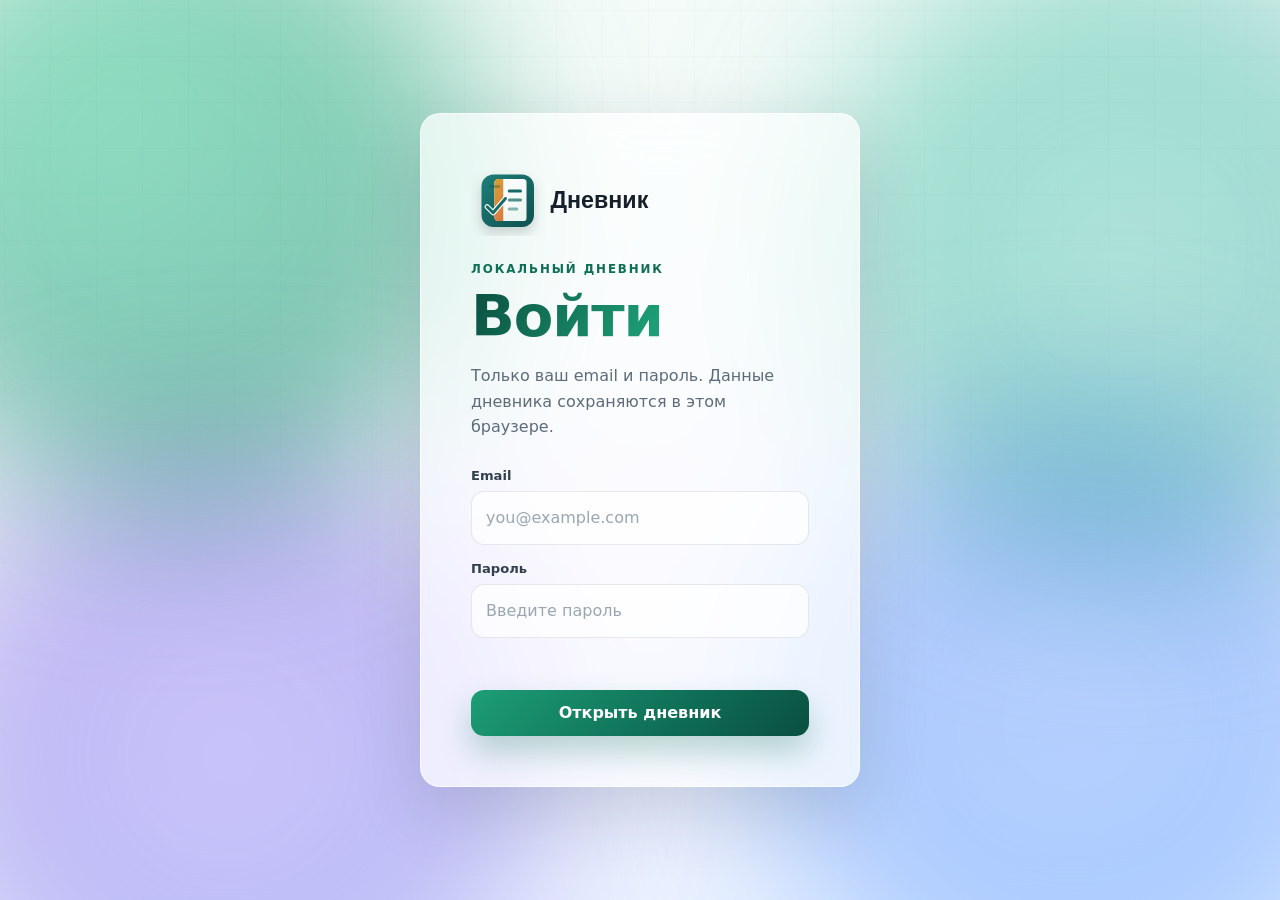
==== index.html @ 09f2b30f "GitHub Pages: index.html (редирект на login) + hash-tool.html - index.html перенаправляет на login.h" ====
<!doctype html>
<html lang="ru">
  <head>
    <meta charset="UTF-8" />
    <meta name="viewport" content="width=device-width, initial-scale=1.0" />
    <meta http-equiv="refresh" content="0; url=login.html" />
    <link rel="icon" type="image/svg+xml" href="assets/favicon.svg" />
    <link rel="stylesheet" href="styles.css?v=20260630-29" />
    <title>Дневник</title>
    <script>
      window.location.replace("login.html");
    </script>
  </head>
  <body class="auth-page">
    <div class="aurora" aria-hidden="true">
      <span class="aurora__blob blob--teal"></span>
      <span class="aurora__blob blob--mint"></span>
      <span class="aurora__blob blob--lav"></span>
      <span class="aurora__blob blob--blue"></span>
      <span class="aurora__grain"></span>
    </div>
    <main class="auth-shell">
      <section class="auth-panel">
        <p class="muted">Открываем дневник… <a href="login.html">Перейти вручную</a></p>
      </section>
    </main>
  </body>
</html>
---- styles.css ----
:root {
  --ink: #18222e;
  --muted: #5d6b7a;
  --line: rgba(28, 42, 56, 0.10);
  --teal: #0f6e56;
  --teal-2: #1d9e75;
  --teal-deep: #0a4f40;
  --lav: #7f77dd;
  --rose: #d4537e;
  --gold: #c8862a;

  --glass: rgba(255, 255, 255, 0.55);
  --glass-strong: rgba(255, 255, 255, 0.72);
  --glass-line: rgba(255, 255, 255, 0.65);
  --shadow: 0 24px 70px rgba(24, 44, 64, 0.16);
  --shadow-soft: 0 16px 44px rgba(24, 44, 64, 0.10);
  --radius: 20px;
  --radius-sm: 13px;
  --ease: cubic-bezier(0.22, 1, 0.36, 1);
}

* {
  box-sizing: border-box;
}

html,
body {
  min-height: 100%;
}

body {
  margin: 0;
  color: var(--ink);
  font-family: Inter, ui-sans-serif, system-ui, -apple-system, BlinkMacSystemFont, "Segoe UI", sans-serif;
  background: #eef6f2;
  -webkit-font-smoothing: antialiased;
  text-rendering: optimizeLegibility;
}

/* ---------- Animated "Aurora" background ---------- */
.aurora {
  position: fixed;
  inset: 0;
  z-index: -2;
  overflow: hidden;
  background:
    radial-gradient(120% 120% at 50% 0%, #f4fbf8 0%, transparent 60%),
    linear-gradient(165deg, #eaf6f1 0%, #f1eefb 52%, #e9f3ff 100%);
}

.aurora__blob {
  position: absolute;
  width: 48vw;
  height: 48vw;
  min-width: 420px;
  min-height: 420px;
  border-radius: 50%;
  filter: blur(80px);
  opacity: 0.55;
  mix-blend-mode: multiply;
  will-change: transform;
}

.blob--teal {
  left: -10vw;
  top: -12vh;
  background: radial-gradient(circle at 35% 35%, #4ad6a4, #1d9e75 70%);
  animation: float-a 20s var(--ease) infinite;
}

.blob--mint {
  right: -12vw;
  top: -6vh;
  background: radial-gradient(circle at 50% 50%, #8fe6cf, #45c6a6 72%);
  animation: float-b 24s var(--ease) infinite;
}

.blob--lav {
  left: -6vw;
  bottom: -18vh;
  background: radial-gradient(circle at 50% 50%, #c2b6ff, #8f86ec 72%);
  animation: float-c 26s var(--ease) infinite;
}

.blob--blue {
  right: -8vw;
  bottom: -14vh;
  background: radial-gradient(circle at 50% 50%, #9fc6ff, #6ea8ff 72%);
  animation: float-d 22s var(--ease) infinite;
}

.aurora__grain {
  position: absolute;
  inset: -50%;
  background-image:
    linear-gradient(rgba(24, 44, 64, 0.035) 1px, transparent 1px),
    linear-gradient(90deg, rgba(24, 44, 64, 0.035) 1px, transparent 1px);
  background-size: 46px 46px;
  mask-image: radial-gradient(120% 80% at 50% 0%, black, transparent 78%);
  -webkit-mask-image: radial-gradient(120% 80% at 50% 0%, black, transparent 78%);
}

@keyframes float-a {
  50% { transform: translate(9vw, 8vh) scale(1.18); }
}
@keyframes float-b {
  50% { transform: translate(-7vw, 10vh) scale(1.22); }
}
@keyframes float-c {
  50% { transform: translate(8vw, -9vh) scale(1.25); }
}
@keyframes float-d {
  50% { transform: translate(-9vw, -7vh) scale(1.16); }
}

/* ---------- Entrance animations ---------- */
@keyframes rise-in {
  from { opacity: 0; transform: translateY(16px); }
  to { opacity: 1; transform: none; }
}
@keyframes pop-in {
  0% { opacity: 0; transform: scale(0.96); }
  100% { opacity: 1; transform: none; }
}

button,
input,
textarea,
select {
  font: inherit;
}

button {
  cursor: pointer;
}

/* ---------- Auth (login + hash tool) ---------- */
.auth-page {
  display: grid;
  place-items: center;
  min-height: 100vh;
  padding: 24px;
}

.auth-shell {
  width: min(100%, 1040px);
  display: grid;
  grid-template-columns: minmax(0, 1fr);
}

.auth-panel {
  width: min(100%, 440px);
  margin-inline: auto;
  padding: clamp(30px, 6vw, 50px);
  border: 1px solid var(--glass-line);
  border-radius: var(--radius);
  background: var(--glass-strong);
  box-shadow: var(--shadow);
  -webkit-backdrop-filter: blur(26px) saturate(1.3);
  backdrop-filter: blur(26px) saturate(1.3);
  animation: rise-in 0.7s var(--ease) both;
}

.auth-logo {
  width: min(100%, 240px);
  height: auto;
  display: block;
  margin-bottom: 26px;
}

.eyebrow {
  margin: 0 0 12px;
  color: var(--teal);
  font-size: 0.74rem;
  font-weight: 800;
  letter-spacing: 0.16em;
  text-transform: uppercase;
}

h1 {
  margin: 0;
  font-size: clamp(2.1rem, 6vw, 3.4rem);
  line-height: 1.02;
  letter-spacing: -0.02em;
}

.auth-panel h1 {
  font-size: clamp(2.3rem, 9vw, 3.6rem);
  background: linear-gradient(120deg, var(--teal-deep), var(--teal-2) 55%, var(--lav));
  -webkit-background-clip: text;
  background-clip: text;
  -webkit-text-fill-color: transparent;
}

.muted {
  margin: 16px 0 28px;
  color: var(--muted);
  line-height: 1.6;
}

.auth-form,
.entry-form {
  display: grid;
  gap: 16px;
}

label {
  display: grid;
  gap: 8px;
  min-width: 0;
}

label span {
  color: #32404e;
  font-size: 0.82rem;
  font-weight: 700;
}

/* ---------- Form controls ---------- */
input,
textarea,
select {
  width: 100%;
  border: 1px solid var(--line);
  border-radius: var(--radius-sm);
  padding: 0 14px;
  color: var(--ink);
  background: rgba(255, 255, 255, 0.7);
  outline: none;
  transition: border-color 180ms var(--ease), box-shadow 180ms var(--ease), background 180ms var(--ease);
}

input,
select {
  height: 54px;
  min-height: 54px;
}

input::placeholder {
  color: #9aa6b2;
}

input:focus,
select:focus,
textarea:focus,
.date-trigger:focus {
  border-color: rgba(29, 158, 117, 0.6);
  background: #fff;
  box-shadow: 0 0 0 4px rgba(29, 158, 117, 0.14);
}

.date-trigger {
  width: 100%;
  height: 54px;
  min-height: 54px;
  border: 1px solid var(--line);
  border-radius: var(--radius-sm);
  padding: 0 42px 0 14px;
  color: var(--ink);
  font-weight: 700;
  text-align: left;
  background:
    linear-gradient(45deg, transparent 50%, var(--teal) 50%) calc(100% - 22px) 52% / 7px 7px no-repeat,
    linear-gradient(135deg, var(--teal) 50%, transparent 50%) calc(100% - 15px) 52% / 7px 7px no-repeat,
    rgba(255, 255, 255, 0.7);
  outline: none;
  transition: border-color 180ms var(--ease), box-shadow 180ms var(--ease), background-color 180ms var(--ease);
}

.date-trigger:hover {
  border-color: rgba(29, 158, 117, 0.5);
  background-color: #fff;
}

select {
  appearance: none;
  padding-right: 42px;
  cursor: pointer;
  background-image:
    linear-gradient(45deg, transparent 50%, var(--teal) 50%),
    linear-gradient(135deg, var(--teal) 50%, transparent 50%);
  background-position:
    calc(100% - 22px) 52%,
    calc(100% - 15px) 52%;
  background-size: 7px 7px, 7px 7px;
  background-repeat: no-repeat;
}

select:hover {
  border-color: rgba(29, 158, 117, 0.34);
  background-color: #fff;
}

textarea {
  height: 60px;
  min-height: 60px;
  max-height: 60px;
  padding-top: 14px;
  line-height: 1.35;
  overflow: hidden;
  resize: none;
}

.form-error {
  min-height: 22px;
  margin: -2px 0 0;
  color: #c0392b;
  font-size: 0.9rem;
  font-weight: 700;
}

/* ---------- Buttons ---------- */
.primary-button,
.ghost-button,
.cancel-button,
.edit-button,
.delete-button {
  min-height: 46px;
  border: 0;
  border-radius: var(--radius-sm);
  font-weight: 800;
  transition: transform 180ms var(--ease), box-shadow 180ms var(--ease), background 180ms var(--ease), opacity 180ms var(--ease);
}

.primary-button {
  position: relative;
  color: #fff;
  background: linear-gradient(135deg, var(--teal-2), var(--teal) 60%, var(--teal-deep));
  box-shadow: 0 16px 32px rgba(15, 110, 86, 0.28);
  overflow: hidden;
}

.primary-button::after {
  content: "";
  position: absolute;
  inset: 0;
  background: linear-gradient(120deg, transparent 30%, rgba(255, 255, 255, 0.35) 50%, transparent 70%);
  transform: translateX(-120%);
  transition: transform 600ms var(--ease);
}

.primary-button:hover {
  transform: translateY(-2px);
  box-shadow: 0 22px 44px rgba(15, 110, 86, 0.34);
}

.primary-button:hover::after {
  transform: translateX(120%);
}

.primary-button:active {
  transform: translateY(0) scale(0.99);
}

.primary-button.compact {
  align-self: end;
  min-width: 176px;
  min-height: 54px;
  padding: 0 26px;
  white-space: nowrap;
}

.cancel-button {
  align-self: end;
  padding: 0 18px;
  color: #43505d;
  background: rgba(24, 42, 56, 0.07);
}

.cancel-button:hover {
  background: rgba(24, 42, 56, 0.12);
}

.ghost-button {
  padding: 0 18px;
  color: var(--ink);
  background: rgba(255, 255, 255, 0.6);
  border: 1px solid var(--glass-line);
  -webkit-backdrop-filter: blur(8px);
  backdrop-filter: blur(8px);
}

.ghost-button:hover {
  transform: translateY(-1px);
  background: rgba(255, 255, 255, 0.85);
  box-shadow: var(--shadow-soft);
}

/* ---------- Diary layout ---------- */
.diary-page {
  padding: 22px;
  overflow-x: hidden;
}

.topbar {
  width: min(calc(100vw - 44px), 1440px);
  height: 64px;
  display: flex;
  align-items: center;
  justify-content: space-between;
  gap: 16px;
  margin: 0 auto 26px;
  animation: rise-in 0.6s var(--ease) both;
}

.topbar-actions {
  display: flex;
  align-items: center;
  gap: 10px;
}

#notifyButton {
  display: inline-flex;
  align-items: center;
  gap: 8px;
  color: var(--teal-deep);
}

.notify-dot {
  width: 8px;
  height: 8px;
  border-radius: 50%;
  background: var(--teal-2);
  box-shadow: 0 0 0 0 rgba(29, 158, 117, 0.5);
  animation: notify-pulse 2s ease-out infinite;
}

@keyframes notify-pulse {
  100% { box-shadow: 0 0 0 8px rgba(29, 158, 117, 0); }
}

.logo {
  display: inline-flex;
  align-items: center;
  color: var(--ink);
  text-decoration: none;
}

.logo-image {
  width: clamp(150px, 23vw, 206px);
  height: auto;
  display: block;
}

.diary-layout {
  width: min(calc(100vw - 44px), 1440px);
  display: grid;
  gap: 18px;
  margin: 0 auto;
}

.diary-hero {
  position: relative;
  min-height: 200px;
  display: grid;
  align-content: end;
  padding: clamp(26px, 5vw, 46px);
  border-radius: var(--radius);
  overflow: hidden;
  border: 1px solid var(--glass-line);
  background:
    linear-gradient(115deg, rgba(255, 255, 255, 0.7), rgba(255, 255, 255, 0.25)),
    linear-gradient(135deg, rgba(29, 158, 117, 0.34), rgba(127, 119, 221, 0.26), rgba(110, 168, 255, 0.3));
  box-shadow: var(--shadow);
  -webkit-backdrop-filter: blur(20px);
  backdrop-filter: blur(20px);
  animation: rise-in 0.7s var(--ease) 0.05s both;
}

.diary-hero::before {
  content: "";
  position: absolute;
  width: 260px;
  height: 260px;
  right: -40px;
  top: -90px;
  border-radius: 50%;
  background: radial-gradient(circle, rgba(255, 255, 255, 0.55), transparent 70%);
  animation: float-b 18s var(--ease) infinite;
}

.diary-hero h1 {
  font-size: clamp(1.8rem, 4vw, 2.9rem);
}

.teacher-tools,
.entry-composer,
.diary-table-wrap {
  border: 1px solid var(--glass-line);
  border-radius: var(--radius);
  background: var(--glass-strong);
  box-shadow: var(--shadow-soft);
  -webkit-backdrop-filter: blur(22px) saturate(1.25);
  backdrop-filter: blur(22px) saturate(1.25);
}

.teacher-tools {
  display: grid;
  grid-template-columns: minmax(145px, 0.9fr) minmax(126px, 0.66fr) minmax(104px, 0.52fr) minmax(335px, 1.85fr) minmax(158px, 0.82fr) minmax(176px, auto) auto;
  column-gap: 18px;
  padding: 22px 24px;
  animation: rise-in 0.7s var(--ease) 0.1s both;
}

.teacher-tools[hidden] {
  display: none;
}

.teacher-transfer {
  display: grid;
  grid-template-columns: minmax(0, 1fr) auto;
  gap: 10px;
  grid-column: 6 / -1;
  transform: translateX(-20px);
  width: 100%;
}

.teacher-transfer select,
.student-field select {
  color: var(--teal-deep);
  font-weight: 800;
  background-color: rgba(255, 255, 255, 0.82);
}

.entry-composer {
  padding: 24px;
  animation: rise-in 0.7s var(--ease) 0.15s both;
}

.entry-form {
  grid-template-columns: minmax(145px, 0.9fr) minmax(126px, 0.66fr) minmax(104px, 0.52fr) minmax(335px, 1.85fr) minmax(158px, 0.82fr) minmax(176px, auto) auto;
  column-gap: 18px;
  row-gap: 16px;
  align-items: end;
}

.diary-table-wrap {
  overflow: hidden;
  animation: rise-in 0.7s var(--ease) 0.2s both;
}

.diary-table {
  width: 100%;
  border-collapse: collapse;
  table-layout: fixed;
}

.diary-table th,
.diary-table td {
  padding: 18px 22px;
  border-bottom: 1px solid var(--line);
  text-align: left;
  vertical-align: top;
  overflow-wrap: anywhere;
}

.diary-table tbody tr {
  transition: background 200ms var(--ease);
  animation: rise-in 0.5s var(--ease) both;
}

.diary-table tbody tr:nth-child(1) { animation-delay: 0.04s; }
.diary-table tbody tr:nth-child(2) { animation-delay: 0.08s; }
.diary-table tbody tr:nth-child(3) { animation-delay: 0.12s; }
.diary-table tbody tr:nth-child(4) { animation-delay: 0.16s; }
.diary-table tbody tr:nth-child(5) { animation-delay: 0.20s; }
.diary-table tbody tr:nth-child(n+6) { animation-delay: 0.24s; }

.diary-table tbody tr:hover {
  background: rgba(29, 158, 117, 0.06);
}

.diary-table tbody tr:last-child td {
  border-bottom: 0;
}

.diary-table th {
  color: #43505d;
  font-size: 0.74rem;
  letter-spacing: 0.13em;
  text-transform: uppercase;
  background: rgba(241, 248, 245, 0.7);
  white-space: nowrap;
  overflow-wrap: normal;
}

.teacher-mode .diary-table th:nth-child(1),
.teacher-mode .diary-table td:nth-child(1) { width: 13%; }
.teacher-mode .diary-table th:nth-child(2),
.teacher-mode .diary-table td:nth-child(2) { width: 150px; }
.teacher-mode .diary-table th:nth-child(3),
.teacher-mode .diary-table td:nth-child(3) { width: auto; }
.teacher-mode .diary-table th:nth-child(4),
.teacher-mode .diary-table td:nth-child(4) { width: 170px; }
.teacher-mode .diary-table th:nth-child(5),
.teacher-mode .diary-table td:nth-child(5) { width: 112px; }
.teacher-mode .diary-table th:nth-child(6),
.teacher-mode .diary-table td:nth-child(6) { width: 138px; }

.student-heading { width: 13%; min-width: 130px; }
.issued-heading { width: 150px; }
.deadline-heading { width: 170px; }
.grade-heading { width: 112px; text-align: center; }
.action-heading { width: 138px; }

.grade-cell { text-align: center; }

.student-cell {
  font-weight: 800;
  color: var(--teal-deep);
}

.date-cell {
  color: #44515f;
  font-weight: 800;
  white-space: nowrap;
}

.issued-cell {
  font-size: 0.84rem;
  min-width: 150px;
}

.homework-text {
  font-weight: 700;
  line-height: 1.45;
}

.comment-note {
  margin-top: 9px;
  padding: 9px 12px;
  border-left: 3px solid rgba(29, 158, 117, 0.5);
  border-radius: 0 10px 10px 0;
  color: #43505d;
  background: rgba(29, 158, 117, 0.07);
}

.comment-editor {
  height: 64px;
  min-height: 64px;
  max-height: 64px;
  width: min(100%, 760px);
  margin-top: 10px;
  padding: 10px 12px;
  color: #43505d;
  background: rgba(29, 158, 117, 0.05);
  overflow: hidden;
  resize: none;
}

.inline-homework-input,
.inline-comment-input,
.inline-date-input,
.inline-time-input {
  min-height: 42px;
  height: 42px;
  border-color: rgba(29, 158, 117, 0.2);
  background: rgba(255, 255, 255, 0.92);
}

.inline-homework-input { font-weight: 800; }

.inline-comment-input {
  margin-top: 8px;
  color: #43505d;
  background: rgba(29, 158, 117, 0.05);
}

.inline-deadline {
  display: grid;
  gap: 8px;
}

/* ---------- Date picker popover ---------- */
.date-picker-popover {
  position: absolute;
  z-index: 20;
  width: 312px;
  padding: 14px;
  border: 1px solid var(--glass-line);
  border-radius: var(--radius-sm);
  background: rgba(255, 255, 255, 0.86);
  box-shadow: var(--shadow);
  -webkit-backdrop-filter: blur(22px) saturate(1.3);
  backdrop-filter: blur(22px) saturate(1.3);
  animation: pop-in 0.22s var(--ease) both;
  transform-origin: top left;
}

.date-picker-popover[hidden] { display: none; }

.date-picker-head {
  display: grid;
  grid-template-columns: 42px 1fr 42px;
  align-items: center;
  gap: 8px;
  margin-bottom: 10px;
}

.date-picker-title {
  color: var(--ink);
  font-size: 0.96rem;
  text-align: center;
}

.date-nav,
.date-day,
.date-picker-actions button {
  border: 0;
  border-radius: 10px;
  background: transparent;
  transition: background 160ms var(--ease), color 160ms var(--ease), transform 160ms var(--ease);
}

.date-nav {
  width: 42px;
  height: 38px;
  color: var(--teal);
  font-size: 1.7rem;
  line-height: 1;
}

.date-nav:hover { background: rgba(29, 158, 117, 0.1); }

.date-weekdays,
.date-days {
  display: grid;
  grid-template-columns: repeat(7, 1fr);
  gap: 4px;
}

.date-weekdays { margin-bottom: 5px; }

.date-weekdays span {
  color: var(--muted);
  font-size: 0.76rem;
  font-weight: 900;
  text-align: center;
}

.date-day {
  height: 36px;
  color: var(--ink);
  font-weight: 800;
}

.date-day:hover:not(:disabled) {
  color: var(--teal-deep);
  background: rgba(29, 158, 117, 0.12);
  transform: translateY(-1px);
}

.date-day.is-muted { color: #9aa5b1; }

.date-day.is-today {
  box-shadow: inset 0 0 0 2px rgba(200, 134, 42, 0.7);
}

.date-day.is-selected {
  color: #fff;
  background: linear-gradient(135deg, var(--teal-2), var(--teal));
  box-shadow: 0 10px 20px rgba(15, 110, 86, 0.28);
}

.date-day:disabled {
  color: rgba(100, 112, 125, 0.35);
  cursor: not-allowed;
}

.date-picker-actions {
  display: flex;
  justify-content: space-between;
  gap: 8px;
  margin-top: 12px;
}

.date-picker-actions button {
  min-height: 36px;
  padding: 0 12px;
  color: var(--teal);
  font-weight: 900;
}

.date-picker-actions button:hover { background: rgba(29, 158, 117, 0.1); }

/* ---------- Grades ---------- */
.grade-pill {
  min-width: 44px;
  height: 36px;
  display: inline-grid;
  place-items: center;
  padding: 0 10px;
  border-radius: 11px;
  color: #fff;
  font-weight: 900;
  background: linear-gradient(135deg, #e06a93, var(--rose));
  box-shadow: 0 8px 18px rgba(212, 83, 126, 0.26);
}

.grade-pill.empty {
  color: var(--muted);
  background: rgba(24, 42, 56, 0.07);
  box-shadow: none;
}

.grade-editor {
  width: 72px;
  min-height: 38px;
  height: 38px;
  padding: 0 10px;
  text-align: center;
  font-weight: 900;
  color: var(--rose);
  background: rgba(212, 83, 126, 0.08);
  border-color: rgba(212, 83, 126, 0.2);
}

.grade-editor:focus {
  border-color: rgba(212, 83, 126, 0.55);
  box-shadow: 0 0 0 4px rgba(212, 83, 126, 0.14);
}

/* ---------- Row action buttons ---------- */
.action-buttons {
  display: flex;
  justify-content: center;
  gap: 8px;
}

.edit-button,
.delete-button {
  width: 40px;
  height: 40px;
  min-height: 40px;
  display: inline-grid;
  place-items: center;
}

.edit-button {
  color: var(--teal);
  background: rgba(29, 158, 117, 0.12);
}

.edit-button:hover {
  transform: translateY(-2px);
  background: rgba(29, 158, 117, 0.2);
  box-shadow: 0 8px 16px rgba(15, 110, 86, 0.18);
}

.edit-button svg {
  width: 18px;
  height: 18px;
  fill: currentColor;
}

.edit-button.is-confirm {
  color: #fff;
  background: linear-gradient(135deg, #2fc285, #1f7d51);
  box-shadow: 0 10px 20px rgba(31, 125, 81, 0.32);
  animation: pop-in 0.25s var(--ease) both;
}

.edit-button.is-confirm:hover {
  box-shadow: 0 12px 24px rgba(31, 125, 81, 0.4);
}

.edit-button.is-confirm svg { fill: none; }

.delete-button {
  color: #b23b30;
  background: rgba(217, 108, 74, 0.14);
  font-size: 1.3rem;
  line-height: 1;
}

.delete-button:hover {
  transform: translateY(-2px);
  background: rgba(217, 108, 74, 0.24);
  box-shadow: 0 8px 16px rgba(178, 59, 48, 0.18);
}

/* ---------- Empty state ---------- */
.empty-state {
  display: none;
  padding: 44px 20px 50px;
  color: var(--muted);
  text-align: center;
}

.empty-state strong {
  display: block;
  margin-bottom: 6px;
  color: var(--ink);
  font-size: 1.2rem;
}

.diary-table-wrap.is-empty .diary-table { display: none; }
.diary-table-wrap.is-empty .empty-state { display: block; }

/* ---------- Responsive ---------- */
@media (max-width: 820px) {
  .diary-page { padding: 14px; }
  .topbar,
  .diary-layout { width: 100%; }
  .topbar { height: auto; margin-bottom: 16px; }
  .logo-image { width: clamp(140px, 42vw, 180px); }
  .diary-layout { gap: 14px; }

  .diary-hero { min-height: 148px; padding: 22px 20px; }

  .teacher-tools,
  .entry-composer { padding: 18px; }

  .entry-form { grid-template-columns: 1fr; }
  .teacher-tools { grid-template-columns: 1fr; row-gap: 12px; }
  .teacher-transfer { grid-template-columns: 1fr; grid-column: 1; transform: none; gap: 10px; }
  .primary-button.compact { width: 100%; }
  .cancel-button { width: 100%; }

  .diary-table,
  .diary-table thead,
  .diary-table tbody,
  .diary-table tr,
  .diary-table th,
  .diary-table td { display: block; }

  .diary-table thead { display: none; }

  .diary-table-wrap {
    background: transparent;
    border: 0;
    box-shadow: none;
    -webkit-backdrop-filter: none;
    backdrop-filter: none;
    overflow: visible;
  }

  .diary-table tbody tr {
    padding: 16px 18px;
    margin-bottom: 14px;
    border: 1px solid var(--glass-line);
    border-radius: var(--radius);
    background: rgba(255, 255, 255, 0.86);
    box-shadow: var(--shadow-soft);
  }

  .diary-table td {
    padding: 8px 0;
    border-bottom: 1px solid var(--line);
  }

  .diary-table tr td:last-child { border-bottom: 0; padding-bottom: 0; }
  .diary-table tr td:first-child { padding-top: 0; }

  /* Labels (table head is hidden on mobile) */
  .diary-table td::before {
    display: block;
    margin-bottom: 5px;
    color: var(--muted);
    font-size: 0.68rem;
    font-weight: 800;
    letter-spacing: 0.1em;
    text-transform: uppercase;
  }

  .teacher-mode .diary-table td:nth-child(1)::before { content: "Ученик"; }
  .teacher-mode .diary-table td:nth-child(2)::before { content: "Выдано"; }
  .teacher-mode .diary-table td:nth-child(3)::before { content: "Задание"; }
  .teacher-mode .diary-table td:nth-child(4)::before { content: "Дедлайн"; }
  .teacher-mode .diary-table td:nth-child(5)::before { content: "Оценка"; }
  .teacher-mode .diary-table td:nth-child(6)::before { display: none; }

  .student-mode .diary-table td:nth-child(1)::before { content: "Задание"; }
  .student-mode .diary-table td:nth-child(2)::before { content: "Дедлайн"; }
  .student-mode .diary-table td:nth-child(3)::before { content: "Оценка"; }

  .student-cell { font-size: 1.05rem; }
  .issued-cell { font-size: 0.9rem; }
  .comment-editor { width: 100%; }

  .grade-cell { text-align: left; }
  .action-buttons { justify-content: flex-start; padding-top: 6px; }

  .date-picker-popover { width: min(312px, calc(100vw - 28px)); }
}

@media (max-width: 480px) {
  .diary-page { padding: 12px; }
  .auth-page { padding: 16px; }
  .auth-panel { padding: 26px 22px; }
  .diary-hero h1 { font-size: 1.6rem; }
  .topbar .ghost-button { padding: 0 14px; }
}

@media (min-width: 821px) and (max-width: 1400px) {
  .teacher-tools,
  .entry-form { grid-template-columns: repeat(3, minmax(0, 1fr)); }
  .teacher-transfer { grid-column: 2 / -1; transform: none; }
  .primary-button.compact,
  .cancel-button { width: 100%; }
}

/* ---------- Reduced motion ---------- */
@media (prefers-reduced-motion: reduce) {
  .aurora__blob,
  .diary-hero::before {
    animation: none;
  }
  .auth-panel,
  .topbar,
  .diary-hero,
  .teacher-tools,
  .entry-composer,
  .diary-table-wrap,
  .diary-table tbody tr,
  .date-picker-popover,
  .edit-button.is-confirm,
  .notify-dot {
    animation: none;
  }
  * {
    transition-duration: 0.01ms !important;
  }
}
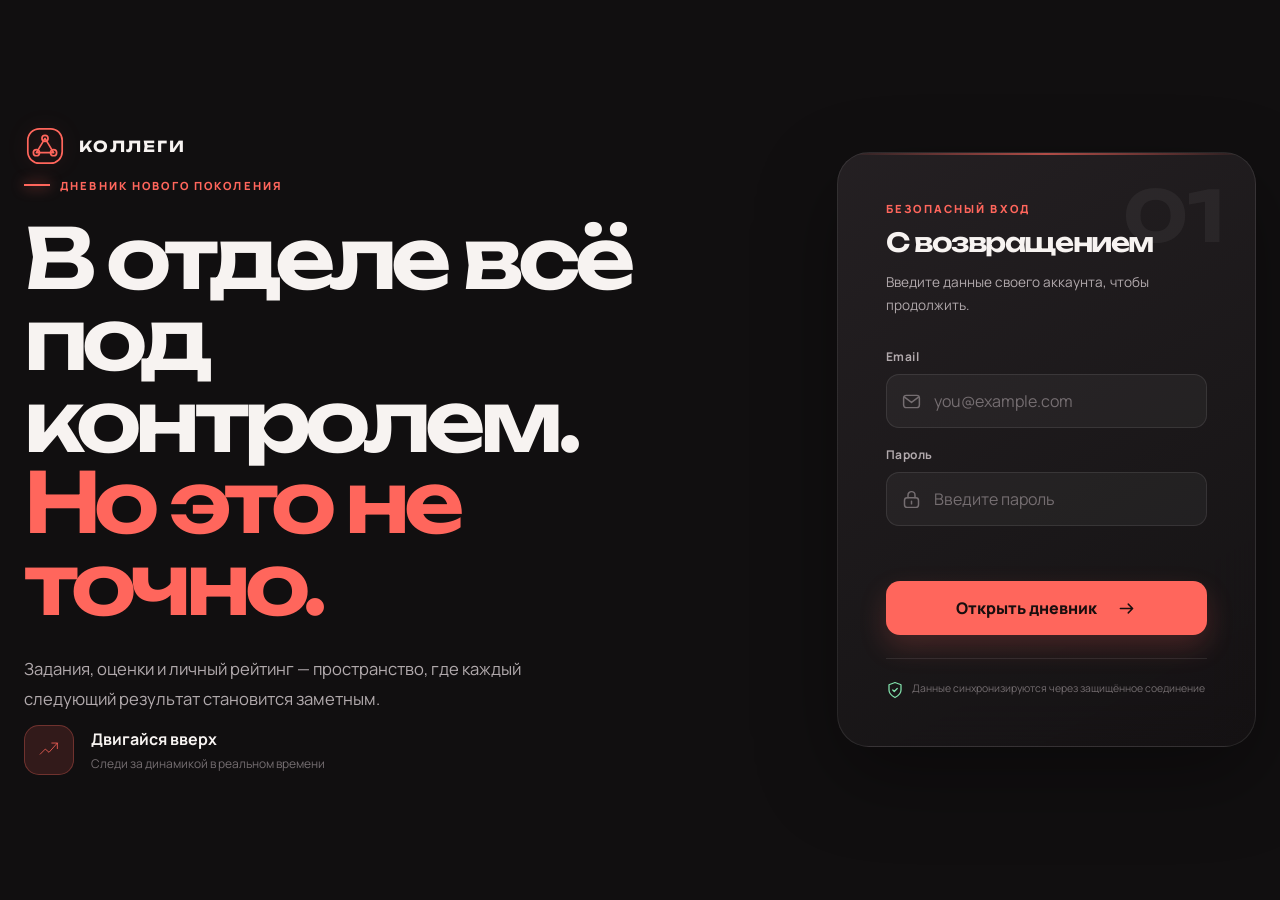
==== commit 0b2b38f3: "Redesign diary and add weekly teacher voting" ====
--- a/index.html
+++ b/index.html
@@ -4,25 +4,12 @@
     <meta charset="UTF-8" />
     <meta name="viewport" content="width=device-width, initial-scale=1.0" />
     <meta http-equiv="refresh" content="0; url=login.html" />
-    <link rel="icon" type="image/svg+xml" href="assets/favicon.svg" />
-    <link rel="stylesheet" href="styles.css?v=20260630-29" />
-    <title>Дневник</title>
-    <script>
-      window.location.replace("login.html");
-    </script>
+    <meta name="theme-color" content="#110f10" />
+    <link rel="icon" type="image/svg+xml" href="assets/favicon.svg?v=3" />
+    <title>Коллеги</title>
+    <script>window.location.replace("login.html");</script>
   </head>
-  <body class="auth-page">
-    <div class="aurora" aria-hidden="true">
-      <span class="aurora__blob blob--teal"></span>
-      <span class="aurora__blob blob--mint"></span>
-      <span class="aurora__blob blob--lav"></span>
-      <span class="aurora__blob blob--blue"></span>
-      <span class="aurora__grain"></span>
-    </div>
-    <main class="auth-shell">
-      <section class="auth-panel">
-        <p class="muted">Открываем дневник… <a href="login.html">Перейти вручную</a></p>
-      </section>
-    </main>
+  <body style="margin:0;background:#110f10;color:#f7f3f1;font-family:system-ui;display:grid;place-items:center;min-height:100vh">
+    <p>Открываем дневник… <a style="color:#ff665c" href="login.html">Перейти вручную</a></p>
   </body>
 </html>
